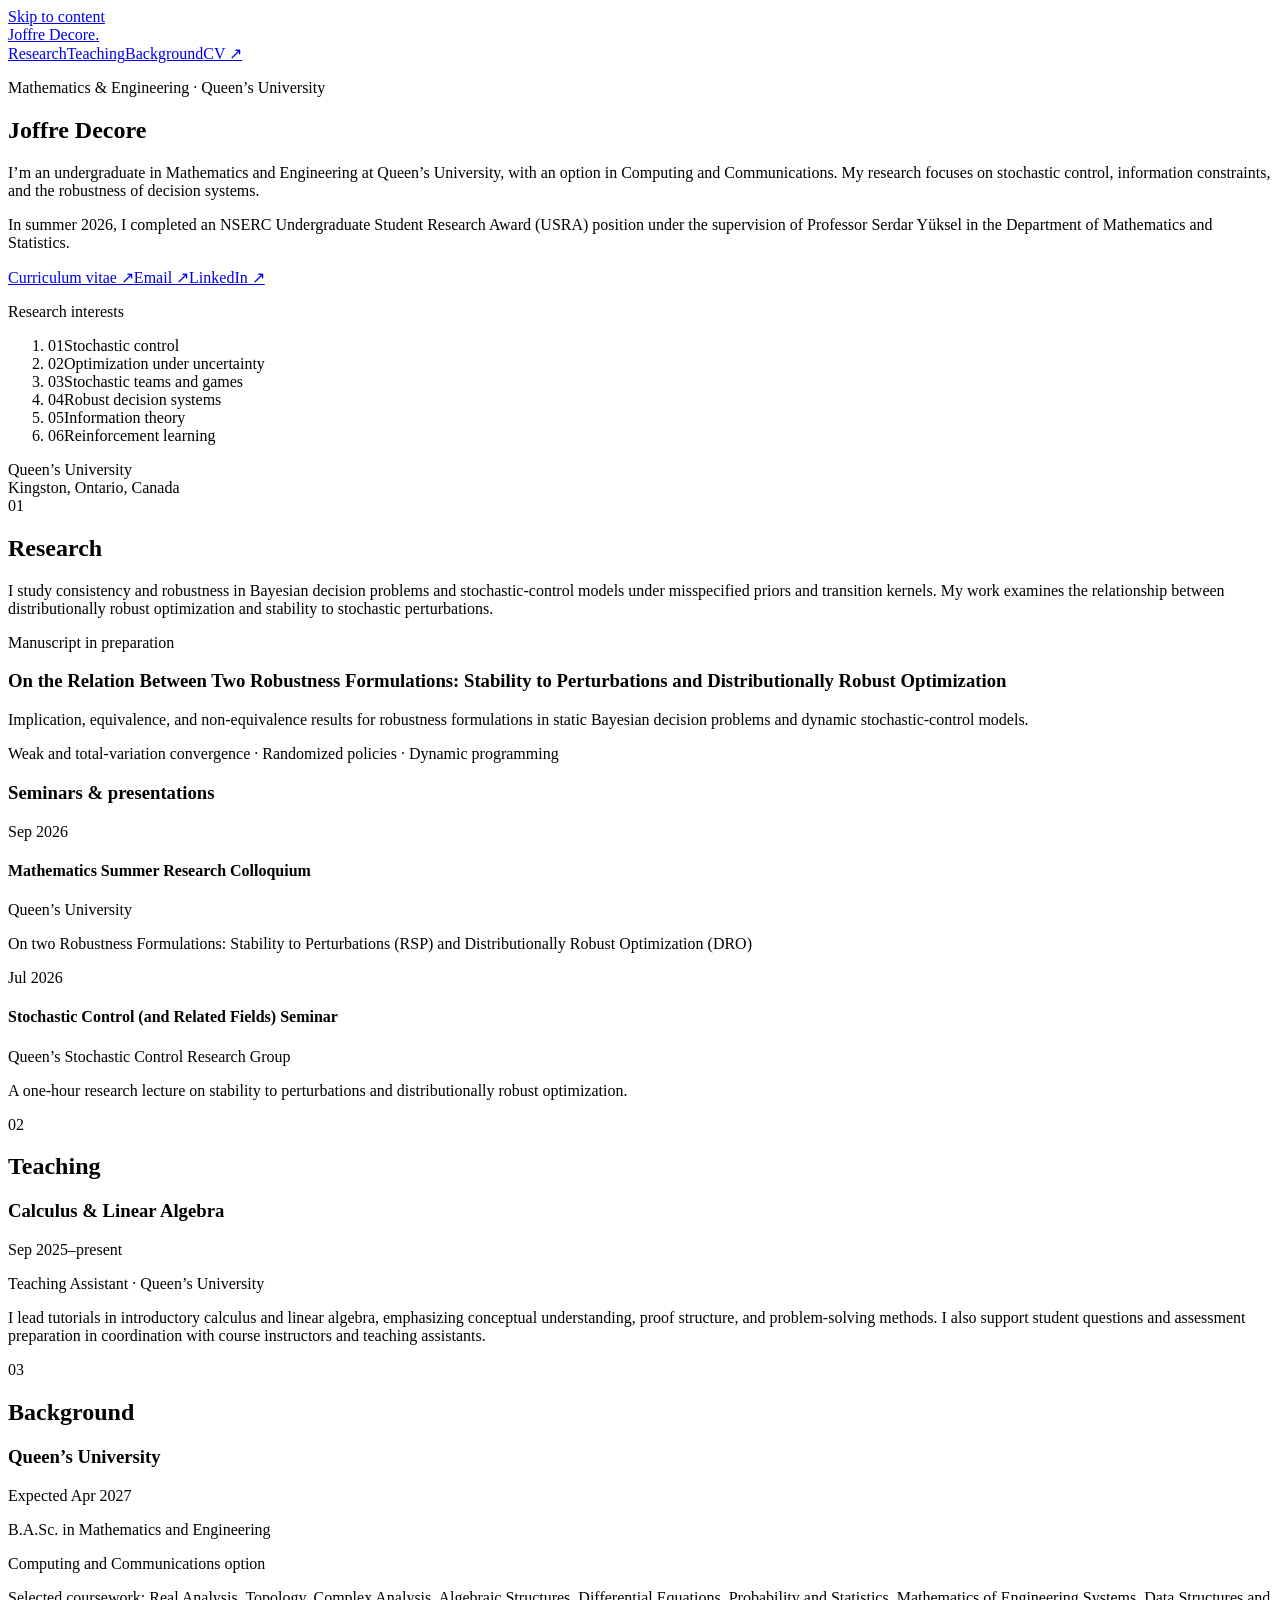
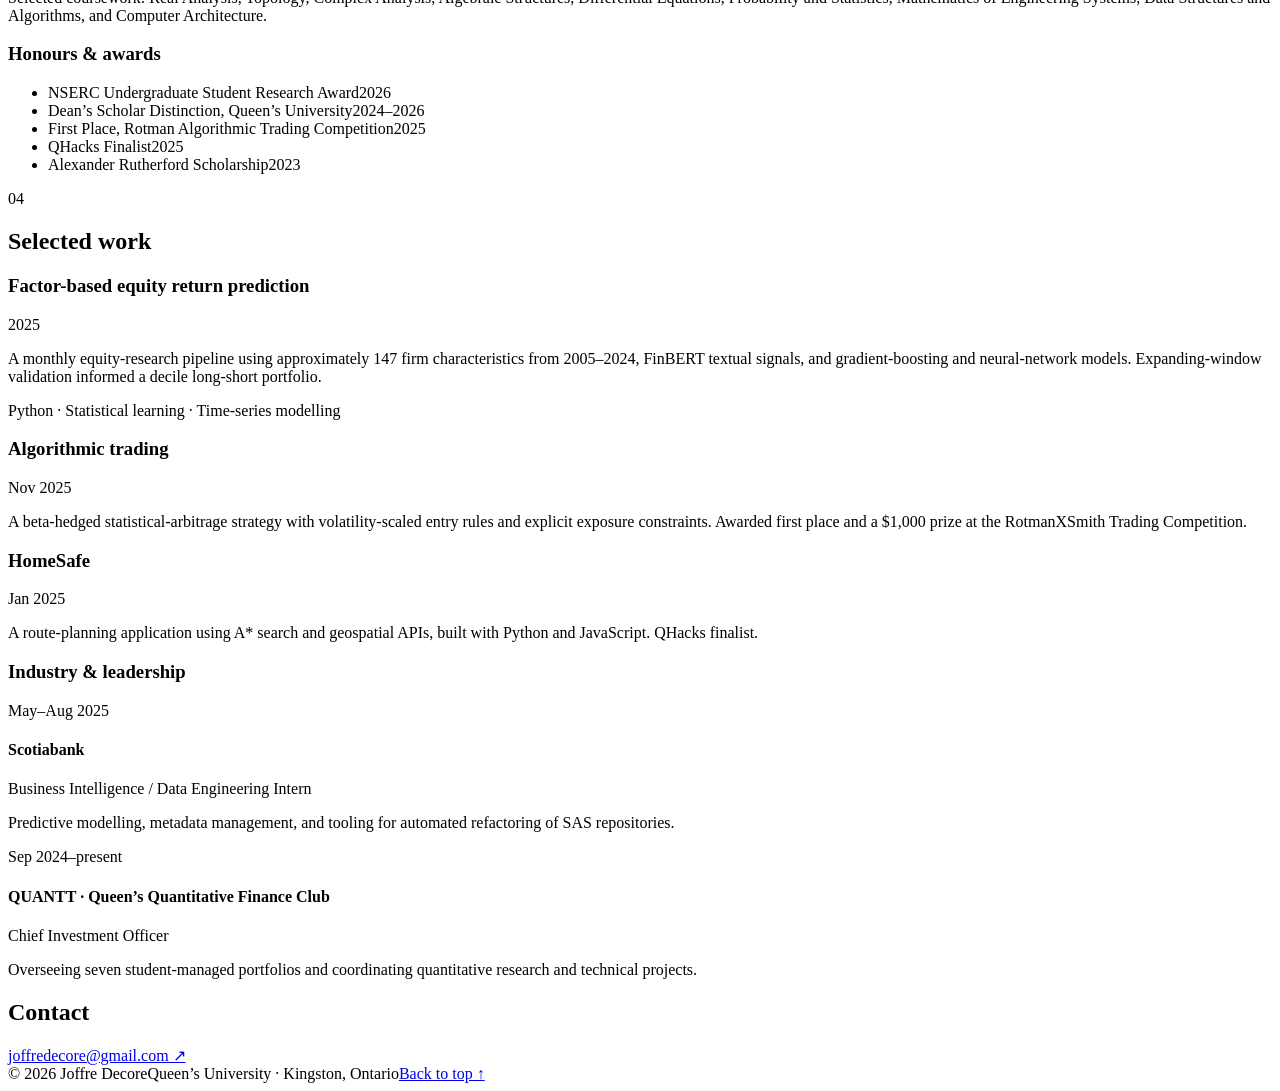
==== index.html @ 3807559b "Add files via upload" ====
<!DOCTYPE html><html lang="en"><head><meta charSet="utf-8"/><meta name="viewport" content="width=device-width, initial-scale=1"/><link rel="stylesheet" href="/_next/static/css/index.TXfGTVkU.css" data-rsc-css-href="/_next/static/css/index.TXfGTVkU.css" data-precedence="vite-rsc/importer-resources"/><link rel="modulepreload" fetchPriority="low" href="/_next/static/chunks/index-D4FEsPe_.js"/><script src="/_next/static/chunks/rolldown-runtime-C60lm6uB.js" type="module" async=""></script><script src="/_next/static/chunks/framework-D_rUT4EX.js" type="module" async=""></script><link rel="modulepreload" href="/_next/static/chunks/layout-segment-context-Cy4LADwq.js" crossorigin=""/><title>Joffre Decore | Mathematics &amp; Engineering</title><meta name="description" content="Joffre Decore is a Mathematics and Engineering undergraduate at Queen’s University researching stochastic control, decision-making under uncertainty, and robustness."/><script>Object.assign(((self[Symbol.for("vinext.navigationRuntime")]??={bootstrap:{routeManifest:null},functions:{}}).bootstrap.rsc??={rsc:[]}),{params:{},nav:{"pathname":"/","searchParams":[]}})</script><link rel="modulepreload" href="/_next/static/chunks/index-D4FEsPe_.js" />
</head><body><a class="skip-link" href="#main">Skip to content</a><header class="site-header"><a class="wordmark" href="#">Joffre Decore<span>.</span></a><nav aria-label="Main navigation"><a href="#research">Research</a><a href="#teaching">Teaching</a><a href="#background">Background</a><a href="./cv.html">CV ↗</a></nav></header><main id="main"><section class="intro" aria-labelledby="name"><div><p class="eyebrow">Mathematics &amp; Engineering · Queen’s University</p><h1 id="name">Joffre Decore</h1><p class="bio">I’m an undergraduate in Mathematics and Engineering at Queen’s University, with an option in Computing and Communications. My research focuses on stochastic control, information constraints, and the robustness of decision systems.</p><p class="bio">In summer 2026, I completed an NSERC Undergraduate Student Research Award (USRA) position under the supervision of Professor Serdar Yüksel in the Department of Mathematics and Statistics.</p><div class="contact-links"><a class="primary-link" href="./cv.html">Curriculum vitae ↗</a><a href="mailto:joffredecore@gmail.com">Email ↗</a><a href="https://www.linkedin.com/in/joffre-decore-0178b2297/">LinkedIn ↗</a></div></div><aside class="research-note"><p class="eyebrow">Research interests</p><ol><li><span class="interest-number">0<!-- -->1</span>Stochastic control</li><li><span class="interest-number">0<!-- -->2</span>Optimization under uncertainty</li><li><span class="interest-number">0<!-- -->3</span>Stochastic teams and games</li><li><span class="interest-number">0<!-- -->4</span>Robust decision systems</li><li><span class="interest-number">0<!-- -->5</span>Information theory</li><li><span class="interest-number">0<!-- -->6</span>Reinforcement learning</li></ol><div class="note-footer">Queen’s University<br/>Kingston, Ontario, Canada</div></aside></section><section id="research" class="section"><div class="section-title"><span class="section-number">01</span><h2>Research</h2></div><div class="section-content"><p>I study consistency and robustness in Bayesian decision problems and stochastic-control models under misspecified priors and transition kernels. My work examines the relationship between distributionally robust optimization and stability to stochastic perturbations.</p><article class="paper"><p class="eyebrow">Manuscript in preparation</p><h3>On the Relation Between Two Robustness Formulations: Stability to Perturbations and Distributionally Robust Optimization</h3><p>Implication, equivalence, and non-equivalence results for robustness formulations in static Bayesian decision problems and dynamic stochastic-control models.</p><p class="paper-methods">Weak and total-variation convergence · Randomized policies · Dynamic programming</p></article><h3 class="minor-title">Seminars &amp; presentations</h3><div class="dated-row"><time>Sep 2026</time><div><h4>Mathematics Summer Research Colloquium</h4><p>Queen’s University</p><p class="muted">On two Robustness Formulations: Stability to Perturbations (RSP) and Distributionally Robust Optimization (DRO)</p></div></div><div class="dated-row"><time>Jul 2026</time><div><h4>Stochastic Control (and Related Fields) Seminar</h4><p>Queen’s Stochastic Control Research Group</p><p class="muted">A one-hour research lecture on stability to perturbations and distributionally robust optimization.</p></div></div></div></section><section id="teaching" class="section"><div class="section-title"><span class="section-number">02</span><h2>Teaching</h2></div><div class="section-content"><div class="entry-heading"><h3>Calculus &amp; Linear Algebra</h3><span class="date">Sep 2025–present</span></div><p class="affiliation">Teaching Assistant · Queen’s University</p><p>I lead tutorials in introductory calculus and linear algebra, emphasizing conceptual understanding, proof structure, and problem-solving methods. I also support student questions and assessment preparation in coordination with course instructors and teaching assistants.</p></div></section><section id="background" class="section"><div class="section-title"><span class="section-number">03</span><h2>Background</h2></div><div class="section-content"><div class="entry-heading"><h3>Queen’s University</h3><span class="date">Expected Apr 2027</span></div><p class="affiliation">B.A.Sc. in Mathematics and Engineering</p><p>Computing and Communications option</p><p class="muted">Selected coursework: Real Analysis, Topology, Complex Analysis, Algebraic Structures, Differential Equations, Probability and Statistics, Mathematics of Engineering Systems, Data Structures and Algorithms, and Computer Architecture.</p><h3 class="minor-title">Honours &amp; awards</h3><ul class="awards"><li><span>NSERC Undergraduate Student Research Award</span><span>2026</span></li><li><span>Dean’s Scholar Distinction, Queen’s University</span><span>2024–2026</span></li><li><span>First Place, Rotman Algorithmic Trading Competition</span><span>2025</span></li><li><span>QHacks Finalist</span><span>2025</span></li><li><span>Alexander Rutherford Scholarship</span><span>2023</span></li></ul></div></section><section id="projects" class="section"><div class="section-title"><span class="section-number">04</span><h2>Selected work</h2></div><div class="section-content"><article class="work-entry"><div class="entry-heading"><h3>Factor-based equity return prediction</h3><span class="date">2025</span></div><p>A monthly equity-research pipeline using approximately 147 firm characteristics from 2005–2024, FinBERT textual signals, and gradient-boosting and neural-network models. Expanding-window validation informed a decile long-short portfolio.</p><p class="small-detail">Python · Statistical learning · Time-series modelling</p></article><article class="work-entry"><div class="entry-heading"><h3>Algorithmic trading</h3><span class="date">Nov 2025</span></div><p>A beta-hedged statistical-arbitrage strategy with volatility-scaled entry rules and explicit exposure constraints. Awarded first place and a $1,000 prize at the RotmanXSmith Trading Competition.</p></article><article class="work-entry"><div class="entry-heading"><h3>HomeSafe</h3><span class="date">Jan 2025</span></div><p>A route-planning application using A* search and geospatial APIs, built with Python and JavaScript. QHacks finalist.</p></article><h3 class="minor-title">Industry &amp; leadership</h3><div class="dated-row"><span class="date">May–Aug 2025</span><div><h4>Scotiabank</h4><p>Business Intelligence / Data Engineering Intern</p><p class="muted">Predictive modelling, metadata management, and tooling for automated refactoring of SAS repositories.</p></div></div><div class="dated-row"><span class="date">Sep 2024–present</span><div><h4>QUANTT · Queen’s Quantitative Finance Club</h4><p>Chief Investment Officer</p><p class="muted">Overseeing seven student-managed portfolios and coordinating quantitative research and technical projects.</p></div></div></div></section><section class="contact-section"><h2>Contact</h2><a href="mailto:joffredecore@gmail.com">joffredecore@gmail.com ↗</a></section></main><footer><span>© 2026 Joffre Decore</span><span>Queen’s University · Kingston, Ontario</span><a href="#">Back to top ↑</a></footer><script type="module" src="/_next/static/chunks/index-D4FEsPe_.js" id="_R_" async=""></script><script>((self[Symbol.for("vinext.navigationRuntime")]??={bootstrap:{routeManifest:null},functions:{}}).bootstrap.rsc??={rsc:[]}).rsc.push("0:{\"page:/\":\"$L1\",\"layout:/\":\"$L2\",\"route:/\":\"$L3\",\"__route\":\"route:/\",\"__interceptionContext\":null,\"__layoutIds\":[\"layout:/\"],\"__rootLayout\":\"/\",\"__bfcacheSegmentIdentities\":{\"layout:/\":\"[\\\"layout\\\",\\\"layout:/\\\",\\\"root-boundary:/\\\",\\\"\\\"]\",\"page:/\":\"[\\\"page\\\",\\\"page:/\\\",\\\"root-boundary:/\\\",\\\"\\\"]\"},\"__srcPage\":[\"page\"],\"__layoutFlags\":{\"layout:/\":\"s\"},\"__artifactCompatibility\":{\"schemaVersion\":1,\"graphVersion\":\"app-route-graph:1177fd80f83fa7b0\",\"deploymentVersion\":\"d19c9c56-1ce3-4798-988a-54e54a08a926\",\"appElementsSchemaVersion\":1,\"rscPayloadSchemaVersion\":1,\"rootBoundaryId\":\"/\",\"renderEpoch\":null}}\n")</script><script>((self[Symbol.for("vinext.navigationRuntime")]??={bootstrap:{routeManifest:null},functions:{}}).bootstrap.rsc??={rsc:[]}).rsc.push("4:I[\"8c0f216c4604\",[],\"Children\",1]\n")</script><script>((self[Symbol.for("vinext.navigationRuntime")]??={bootstrap:{routeManifest:null},functions:{}}).bootstrap.rsc??={rsc:[]}).rsc.push("5:I[\"593f344dc510\",[],\"GlobalErrorBoundary\",1]\n")</script><script>((self[Symbol.for("vinext.navigationRuntime")]??={bootstrap:{routeManifest:null},functions:{}}).bootstrap.rsc??={rsc:[]}).rsc.push("6:I[\"0b874ad30386\",[],\"default\",1]\n")</script><script>((self[Symbol.for("vinext.navigationRuntime")]??={bootstrap:{routeManifest:null},functions:{}}).bootstrap.rsc??={rsc:[]}).rsc.push("7:I[\"593f344dc510\",[],\"ErrorBoundary\",1]\n")</script><script>((self[Symbol.for("vinext.navigationRuntime")]??={bootstrap:{routeManifest:null},functions:{}}).bootstrap.rsc??={rsc:[]}).rsc.push("8:I[\"15c18cfaeeff\",[],\"LayoutSegmentProvider\",1]\n")</script><script>((self[Symbol.for("vinext.navigationRuntime")]??={bootstrap:{routeManifest:null},functions:{}}).bootstrap.rsc??={rsc:[]}).rsc.push("9:I[\"8c0f216c4604\",[],\"Slot\",1]\n")</script><script>((self[Symbol.for("vinext.navigationRuntime")]??={bootstrap:{routeManifest:null},functions:{}}).bootstrap.rsc??={rsc:[]}).rsc.push("a:I[\"593f344dc510\",[],\"NotFoundBoundary\",1]\n")</script><script>((self[Symbol.for("vinext.navigationRuntime")]??={bootstrap:{routeManifest:null},functions:{}}).bootstrap.rsc??={rsc:[]}).rsc.push("b:I[\"9276801271d6\",[],\"AppRouterScrollTarget\",1]\n")</script><script>((self[Symbol.for("vinext.navigationRuntime")]??={bootstrap:{routeManifest:null},functions:{}}).bootstrap.rsc??={rsc:[]}).rsc.push("c:I[\"593f344dc510\",[],\"RedirectBoundary\",1]\n")</script><script>((self[Symbol.for("vinext.navigationRuntime")]??={bootstrap:{routeManifest:null},functions:{}}).bootstrap.rsc??={rsc:[]}).rsc.push(":HL[\"/_next/static/css/index.TXfGTVkU.css\",\"style\"     ]\n")</script><script>((self[Symbol.for("vinext.navigationRuntime")]??={bootstrap:{routeManifest:null},functions:{}}).bootstrap.rsc??={rsc:[]}).rsc.push("2:[[[\"$\",\"link\",\"css:/_next/static/css/index.TXfGTVkU.css\",{\"rel\":\"stylesheet\",\"precedence\":\"vite-rsc/importer-resources\",\"href\":\"/_next/static/css/index.TXfGTVkU.css\",\"data-rsc-css-href\":\"/_next/static/css/index.TXfGTVkU.css\"}],\"$undefined\"],[\"$\",\"html\",null,{\"lang\":\"en\",\"children\":[\"$\",\"body\",null,{\"children\":[\"$\",\"$L4\",null,{}]}]}]]\n")</script><script>((self[Symbol.for("vinext.navigationRuntime")]??={bootstrap:{routeManifest:null},functions:{}}).bootstrap.rsc??={rsc:[]}).rsc.push("3:[[[\"$\",\"meta\",null,{\"charSet\":\"utf-8\"}],[[\"$\",\"title\",\"0\",{\"children\":\"Joffre Decore | Mathematics \u0026 Engineering\"}],[\"$\",\"meta\",\"1\",{\"name\":\"description\",\"content\":\"Joffre Decore is a Mathematics and Engineering undergraduate at Queen’s University researching stochastic control, decision-making under uncertainty, and robustness.\"}]],[[\"$\",\"meta\",\"0\",{\"name\":\"viewport\",\"content\":\"width=device-width, initial-scale=1\"}]]],[\"$\",\"$L5\",null,{\"fallback\":\"$6\",\"children\":[\"$\",\"$L7\",null,{\"fallback\":\"$6\",\"children\":[\"$\",\"$L8\",null,{\"providerId\":\"layout:/\",\"segmentMap\":{\"children\":[]},\"children\":[\"$\",\"$L9\",null,{\"id\":\"layout:/\",\"parallelSlots\":\"$undefined\",\"children\":[\"$\",\"$La\",null,{\"resetKey\":\"\",\"fallback\":[[\"$\",\"title\",null,{\"children\":\"404: This page could not be found.\"}],[\"$\",\"div\",null,{\"style\":{\"fontFamily\":\"system-ui,\\\"Segoe UI\\\",Roboto,Helvetica,Arial,sans-serif,\\\"Apple Color Emoji\\\",\\\"Segoe UI Emoji\\\"\",\"height\":\"100vh\",\"textAlign\":\"center\",\"display\":\"flex\",\"flexDirection\":\"column\",\"alignItems\":\"center\",\"justifyContent\":\"center\"},\"children\":[\"$\",\"div\",null,{\"children\":[[\"$\",\"style\",null,{\"dangerouslySetInnerHTML\":{\"__html\":\"body{color:#000;background:#fff;margin:0}.next-error-h1{border-right:1px solid rgba(0,0,0,.3)}@media (prefers-color-scheme:dark){body{color:#fff;background:#000}.next-error-h1{border-right:1px solid rgba(255,255,255,.3)}}\"}}],[\"$\",\"h1\",null,{\"className\":\"next-error-h1\",\"style\":{\"display\":\"inline-block\",\"margin\":\"0 20px 0 0\",\"padding\":\"0 23px 0 0\",\"fontSize\":24,\"fontWeight\":500,\"verticalAlign\":\"top\",\"lineHeight\":\"49px\"},\"children\":404}],[\"$\",\"div\",null,{\"style\":{\"display\":\"inline-block\"},\"children\":[\"$\",\"h2\",null,{\"style\":{\"fontSize\":14,\"fontWeight\":400,\"lineHeight\":\"49px\",\"margin\":0},\"children\":\"This page could not be found.\"}]}]]}]}]],\"children\":[\"$\",\"$Lb\",null,{\"children\":[\"$\",\"$Lc\",null,{\"children\":[[\"$\",\"$L8\",null,{\"providerId\":\"page:/\",\"segmentMap\":{\"children\":[\"__PAGE__\"]},\"children\":[\"$\",\"$L9\",null,{\"id\":\"page:/\"}]}],null]}]}]}]}]}]}]}],null,null]\n")</script><script>((self[Symbol.for("vinext.navigationRuntime")]??={bootstrap:{routeManifest:null},functions:{}}).bootstrap.rsc??={rsc:[]}).rsc.push("1:[[\"$\",\"a\",null,{\"className\":\"skip-link\",\"href\":\"#main\",\"children\":\"Skip to content\"}],[\"$\",\"header\",null,{\"className\":\"site-header\",\"children\":[[\"$\",\"a\",null,{\"className\":\"wordmark\",\"href\":\"#\",\"children\":[\"Joffre Decore\",[\"$\",\"span\",null,{\"children\":\".\"}]]}],[\"$\",\"nav\",null,{\"aria-label\":\"Main navigation\",\"children\":[[\"$\",\"a\",null,{\"href\":\"#research\",\"children\":\"Research\"}],[\"$\",\"a\",null,{\"href\":\"#teaching\",\"children\":\"Teaching\"}],[\"$\",\"a\",null,{\"href\":\"#background\",\"children\":\"Background\"}],[\"$\",\"a\",null,{\"href\":\"./cv.html\",\"children\":\"CV ↗\"}]]}]]}],[\"$\",\"main\",null,{\"id\":\"main\",\"children\":[[\"$\",\"section\",null,{\"className\":\"intro\",\"aria-labelledby\":\"name\",\"children\":[[\"$\",\"div\",null,{\"children\":[[\"$\",\"p\",null,{\"className\":\"eyebrow\",\"children\":\"Mathematics \u0026 Engineering · Queen’s University\"}],[\"$\",\"h1\",null,{\"id\":\"name\",\"children\":\"Joffre Decore\"}],[\"$\",\"p\",null,{\"className\":\"bio\",\"children\":\"I’m an undergraduate in Mathematics and Engineering at Queen’s University, with an option in Computing and Communications. My research focuses on stochastic control, information constraints, and the robustness of decision systems.\"}],[\"$\",\"p\",null,{\"className\":\"bio\",\"children\":\"In summer 2026, I completed an NSERC Undergraduate Student Research Award (USRA) position under the supervision of Professor Serdar Yüksel in the Department of Mathematics and Statistics.\"}],[\"$\",\"div\",null,{\"className\":\"contact-links\",\"children\":[[\"$\",\"a\",null,{\"className\":\"primary-link\",\"href\":\"./cv.html\",\"children\":\"Curriculum vitae ↗\"}],[\"$\",\"a\",null,{\"href\":\"mailto:joffredecore@gmail.com\",\"children\":\"Email ↗\"}],[\"$\",\"a\",null,{\"href\":\"https://www.linkedin.com/in/joffre-decore-0178b2297/\",\"children\":\"LinkedIn ↗\"}]]}]]}],[\"$\",\"aside\",null,{\"className\":\"research-note\",\"children\":[[\"$\",\"p\",null,{\"className\":\"eyebrow\",\"children\":\"Research interests\"}],[\"$\",\"ol\",null,{\"children\":[[\"$\",\"li\",\"Stochastic control\",{\"children\":[[\"$\",\"span\",null,{\"className\":\"interest-number\",\"children\":[\"0\",1]}],\"Stochastic control\"]}],[\"$\",\"li\",\"Optimization under uncertainty\",{\"children\":[[\"$\",\"span\",null,{\"className\":\"interest-number\",\"children\":[\"0\",2]}],\"Optimization under uncertainty\"]}],[\"$\",\"li\",\"Stochastic teams and games\",{\"children\":[[\"$\",\"span\",null,{\"className\":\"interest-number\",\"children\":[\"0\",3]}],\"Stochastic teams and games\"]}],[\"$\",\"li\",\"Robust decision systems\",{\"children\":[[\"$\",\"span\",null,{\"className\":\"interest-number\",\"children\":[\"0\",4]}],\"Robust decision systems\"]}],[\"$\",\"li\",\"Information theory\",{\"children\":[[\"$\",\"span\",null,{\"className\":\"interest-number\",\"children\":[\"0\",5]}],\"Information theory\"]}],[\"$\",\"li\",\"Reinforcement learning\",{\"children\":[[\"$\",\"span\",null,{\"className\":\"interest-number\",\"children\":[\"0\",6]}],\"Reinforcement learning\"]}]]}],[\"$\",\"div\",null,{\"className\":\"note-footer\",\"children\":[\"Queen’s University\",[\"$\",\"br\",null,{}],\"Kingston, Ontario, Canada\"]}]]}]]}],[\"$\",\"section\",null,{\"id\":\"research\",\"className\":\"section\",\"children\":[[\"$\",\"div\",null,{\"className\":\"section-title\",\"children\":[[\"$\",\"span\",null,{\"className\":\"section-number\",\"children\":\"01\"}],[\"$\",\"h2\",null,{\"children\":\"Research\"}]]}],[\"$\",\"div\",null,{\"className\":\"section-content\",\"children\":[[\"$\",\"p\",null,{\"children\":\"I study consistency and robustness in Bayesian decision problems and stochastic-control models under misspecified priors and transition kernels. My work examines the relationship between distributionally robust optimization and stability to stochastic perturbations.\"}],[\"$\",\"article\",null,{\"className\":\"paper\",\"children\":[[\"$\",\"p\",null,{\"className\":\"eyebrow\",\"children\":\"Manuscript in preparation\"}],[\"$\",\"h3\",null,{\"children\":\"On the Relation Between Two Robustness Formulations: Stability to Perturbations and Distributionally Robust Optimization\"}],[\"$\",\"p\",null,{\"children\":\"Implication, equivalence, and non-equivalence results for robustness formulations in static Bayesian decision problems and dynamic stochastic-control models.\"}],[\"$\",\"p\",null,{\"className\":\"paper-methods\",\"children\":\"Weak and total-variation convergence · Randomized policies · Dynamic programming\"}]]}],[\"$\",\"h3\",null,{\"className\":\"minor-title\",\"children\":\"Seminars \u0026 presentations\"}],[\"$\",\"div\",null,{\"className\":\"dated-row\",\"children\":[[\"$\",\"time\",null,{\"children\":\"Sep 2026\"}],[\"$\",\"div\",null,{\"children\":[[\"$\",\"h4\",null,{\"children\":\"Mathematics Summer Research Colloquium\"}],\"$Ld\",\"$Le\"]}]]}],\"$Lf\"]}]]}],\"$L10\",\"$L11\",\"$L12\",\"$L13\"]}],\"$L14\"]\n")</script><script>((self[Symbol.for("vinext.navigationRuntime")]??={bootstrap:{routeManifest:null},functions:{}}).bootstrap.rsc??={rsc:[]}).rsc.push("d:[\"$\",\"p\",null,{\"children\":\"Queen’s University\"}]\n")</script><script>((self[Symbol.for("vinext.navigationRuntime")]??={bootstrap:{routeManifest:null},functions:{}}).bootstrap.rsc??={rsc:[]}).rsc.push("e:[\"$\",\"p\",null,{\"className\":\"muted\",\"children\":\"On two Robustness Formulations: Stability to Perturbations (RSP) and Distributionally Robust Optimization (DRO)\"}]\n")</script><script>((self[Symbol.for("vinext.navigationRuntime")]??={bootstrap:{routeManifest:null},functions:{}}).bootstrap.rsc??={rsc:[]}).rsc.push("f:[\"$\",\"div\",null,{\"className\":\"dated-row\",\"children\":[[\"$\",\"time\",null,{\"children\":\"Jul 2026\"}],[\"$\",\"div\",null,{\"children\":[[\"$\",\"h4\",null,{\"children\":\"Stochastic Control (and Related Fields) Seminar\"}],[\"$\",\"p\",null,{\"children\":\"Queen’s Stochastic Control Research Group\"}],[\"$\",\"p\",null,{\"className\":\"muted\",\"children\":\"A one-hour research lecture on stability to perturbations and distributionally robust optimization.\"}]]}]]}]\n")</script><script>((self[Symbol.for("vinext.navigationRuntime")]??={bootstrap:{routeManifest:null},functions:{}}).bootstrap.rsc??={rsc:[]}).rsc.push("10:[\"$\",\"section\",null,{\"id\":\"teaching\",\"className\":\"section\",\"children\":[[\"$\",\"div\",null,{\"className\":\"section-title\",\"children\":[[\"$\",\"span\",null,{\"className\":\"section-number\",\"children\":\"02\"}],[\"$\",\"h2\",null,{\"children\":\"Teaching\"}]]}],[\"$\",\"div\",null,{\"className\":\"section-content\",\"children\":[[\"$\",\"div\",null,{\"className\":\"entry-heading\",\"children\":[[\"$\",\"h3\",null,{\"children\":\"Calculus \u0026 Linear Algebra\"}],[\"$\",\"span\",null,{\"className\":\"date\",\"children\":\"Sep 2025–present\"}]]}],[\"$\",\"p\",null,{\"className\":\"affiliation\",\"children\":\"Teaching Assistant · Queen’s University\"}],[\"$\",\"p\",null,{\"children\":\"I lead tutorials in introductory calculus and linear algebra, emphasizing conceptual understanding, proof structure, and problem-solving methods. I also support student questions and assessment preparation in coordination with course instructors and teaching assistants.\"}]]}]]}]\n")</script><script>((self[Symbol.for("vinext.navigationRuntime")]??={bootstrap:{routeManifest:null},functions:{}}).bootstrap.rsc??={rsc:[]}).rsc.push("11:[\"$\",\"section\",null,{\"id\":\"background\",\"className\":\"section\",\"children\":[[\"$\",\"div\",null,{\"className\":\"section-title\",\"children\":[[\"$\",\"span\",null,{\"className\":\"section-number\",\"children\":\"03\"}],[\"$\",\"h2\",null,{\"children\":\"Background\"}]]}],[\"$\",\"div\",null,{\"className\":\"section-content\",\"children\":[[\"$\",\"div\",null,{\"className\":\"entry-heading\",\"children\":[[\"$\",\"h3\",null,{\"children\":\"Queen’s University\"}],[\"$\",\"span\",null,{\"className\":\"date\",\"children\":\"Expected Apr 2027\"}]]}],[\"$\",\"p\",null,{\"className\":\"affiliation\",\"children\":\"B.A.Sc. in Mathematics and Engineering\"}],[\"$\",\"p\",null,{\"children\":\"Computing and Communications option\"}],[\"$\",\"p\",null,{\"className\":\"muted\",\"children\":\"Selected coursework: Real Analysis, Topology, Complex Analysis, Algebraic Structures, Differential Equations, Probability and Statistics, Mathematics of Engineering Systems, Data Structures and Algorithms, and Computer Architecture.\"}],[\"$\",\"h3\",null,{\"className\":\"minor-title\",\"children\":\"Honours \u0026 awards\"}],[\"$\",\"ul\",null,{\"className\":\"awards\",\"children\":[[\"$\",\"li\",null,{\"children\":[[\"$\",\"span\",null,{\"children\":\"NSERC Undergraduate Student Research Award\"}],[\"$\",\"span\",null,{\"children\":\"2026\"}]]}],[\"$\",\"li\",null,{\"children\":[[\"$\",\"span\",null,{\"children\":\"Dean’s Scholar Distinction, Queen’s University\"}],[\"$\",\"span\",null,{\"children\":\"2024–2026\"}]]}],[\"$\",\"li\",null,{\"children\":[[\"$\",\"span\",null,{\"children\":\"First Place, Rotman Algorithmic Trading Competition\"}],[\"$\",\"span\",null,{\"children\":\"2025\"}]]}],[\"$\",\"li\",null,{\"children\":[[\"$\",\"span\",null,{\"children\":\"QHacks Finalist\"}],[\"$\",\"span\",null,{\"children\":\"2025\"}]]}],[\"$\",\"li\",null,{\"children\":[[\"$\",\"span\",null,{\"children\":\"Alexander Rutherford Scholarship\"}],[\"$\",\"span\",null,{\"children\":\"2023\"}]]}]]}]]}]]}]\n")</script><script>((self[Symbol.for("vinext.navigationRuntime")]??={bootstrap:{routeManifest:null},functions:{}}).bootstrap.rsc??={rsc:[]}).rsc.push("12:[\"$\",\"section\",null,{\"id\":\"projects\",\"className\":\"section\",\"children\":[[\"$\",\"div\",null,{\"className\":\"section-title\",\"children\":[[\"$\",\"span\",null,{\"className\":\"section-number\",\"children\":\"04\"}],[\"$\",\"h2\",null,{\"children\":\"Selected work\"}]]}],[\"$\",\"div\",null,{\"className\":\"section-content\",\"children\":[[\"$\",\"article\",null,{\"className\":\"work-entry\",\"children\":[[\"$\",\"div\",null,{\"className\":\"entry-heading\",\"children\":[[\"$\",\"h3\",null,{\"children\":\"Factor-based equity return prediction\"}],[\"$\",\"span\",null,{\"className\":\"date\",\"children\":\"2025\"}]]}],[\"$\",\"p\",null,{\"children\":\"A monthly equity-research pipeline using approximately 147 firm characteristics from 2005–2024, FinBERT textual signals, and gradient-boosting and neural-network models. Expanding-window validation informed a decile long-short portfolio.\"}],[\"$\",\"p\",null,{\"className\":\"small-detail\",\"children\":\"Python · Statistical learning · Time-series modelling\"}]]}],[\"$\",\"article\",null,{\"className\":\"work-entry\",\"children\":[[\"$\",\"div\",null,{\"className\":\"entry-heading\",\"children\":[[\"$\",\"h3\",null,{\"children\":\"Algorithmic trading\"}],[\"$\",\"span\",null,{\"className\":\"date\",\"children\":\"Nov 2025\"}]]}],[\"$\",\"p\",null,{\"children\":\"A beta-hedged statistical-arbitrage strategy with volatility-scaled entry rules and explicit exposure constraints. Awarded first place and a $1,000 prize at the RotmanXSmith Trading Competition.\"}]]}],[\"$\",\"article\",null,{\"className\":\"work-entry\",\"children\":[[\"$\",\"div\",null,{\"className\":\"entry-heading\",\"children\":[[\"$\",\"h3\",null,{\"children\":\"HomeSafe\"}],[\"$\",\"span\",null,{\"className\":\"date\",\"children\":\"Jan 2025\"}]]}],[\"$\",\"p\",null,{\"children\":\"A route-planning application using A* search and geospatial APIs, built with Python and JavaScript. QHacks finalist.\"}]]}],[\"$\",\"h3\",null,{\"className\":\"minor-title\",\"children\":\"Industry \u0026 leadership\"}],[\"$\",\"div\",null,{\"className\":\"dated-row\",\"children\":[[\"$\",\"span\",null,{\"className\":\"date\",\"children\":\"May–Aug 2025\"}],[\"$\",\"div\",null,{\"children\":[[\"$\",\"h4\",null,{\"children\":\"Scotiabank\"}],[\"$\",\"p\",null,{\"children\":\"Business Intelligence / Data Engineering Intern\"}],[\"$\",\"p\",null,{\"className\":\"muted\",\"children\":\"Predictive modelling, metadata management, and tooling for automated refactoring of SAS repositories.\"}]]}]]}],[\"$\",\"div\",null,{\"className\":\"dated-row\",\"children\":[[\"$\",\"span\",null,{\"className\":\"date\",\"children\":\"Sep 2024–present\"}],[\"$\",\"div\",null,{\"children\":[[\"$\",\"h4\",null,{\"children\":\"QUANTT · Queen’s Quantitative Finance Club\"}],[\"$\",\"p\",null,{\"children\":\"Chief Investment Officer\"}],[\"$\",\"p\",null,{\"className\":\"muted\",\"children\":\"Overseeing seven student-managed portfolios and coordinating quantitative research and technical projects.\"}]]}]]}]]}]]}]\n")</script><script>((self[Symbol.for("vinext.navigationRuntime")]??={bootstrap:{routeManifest:null},functions:{}}).bootstrap.rsc??={rsc:[]}).rsc.push("13:[\"$\",\"section\",null,{\"className\":\"contact-section\",\"children\":[[\"$\",\"h2\",null,{\"children\":\"Contact\"}],[\"$\",\"a\",null,{\"href\":\"mailto:joffredecore@gmail.com\",\"children\":\"joffredecore@gmail.com ↗\"}]]}]\n")</script><script>((self[Symbol.for("vinext.navigationRuntime")]??={bootstrap:{routeManifest:null},functions:{}}).bootstrap.rsc??={rsc:[]}).rsc.push("14:[\"$\",\"footer\",null,{\"children\":[[\"$\",\"span\",null,{\"children\":\"© 2026 Joffre Decore\"}],[\"$\",\"span\",null,{\"children\":\"Queen’s University · Kingston, Ontario\"}],[\"$\",\"a\",null,{\"href\":\"#\",\"children\":\"Back to top ↑\"}]]}]\n")</script><script>Object.assign(((self[Symbol.for("vinext.navigationRuntime")]??={bootstrap:{routeManifest:null},functions:{}}).bootstrap.rsc??={rsc:[]}),{"initialCacheKind":"static"});((self[Symbol.for("vinext.navigationRuntime")]??={bootstrap:{routeManifest:null},functions:{}}).bootstrap.rsc??={rsc:[]}).done=true</script></body></html>
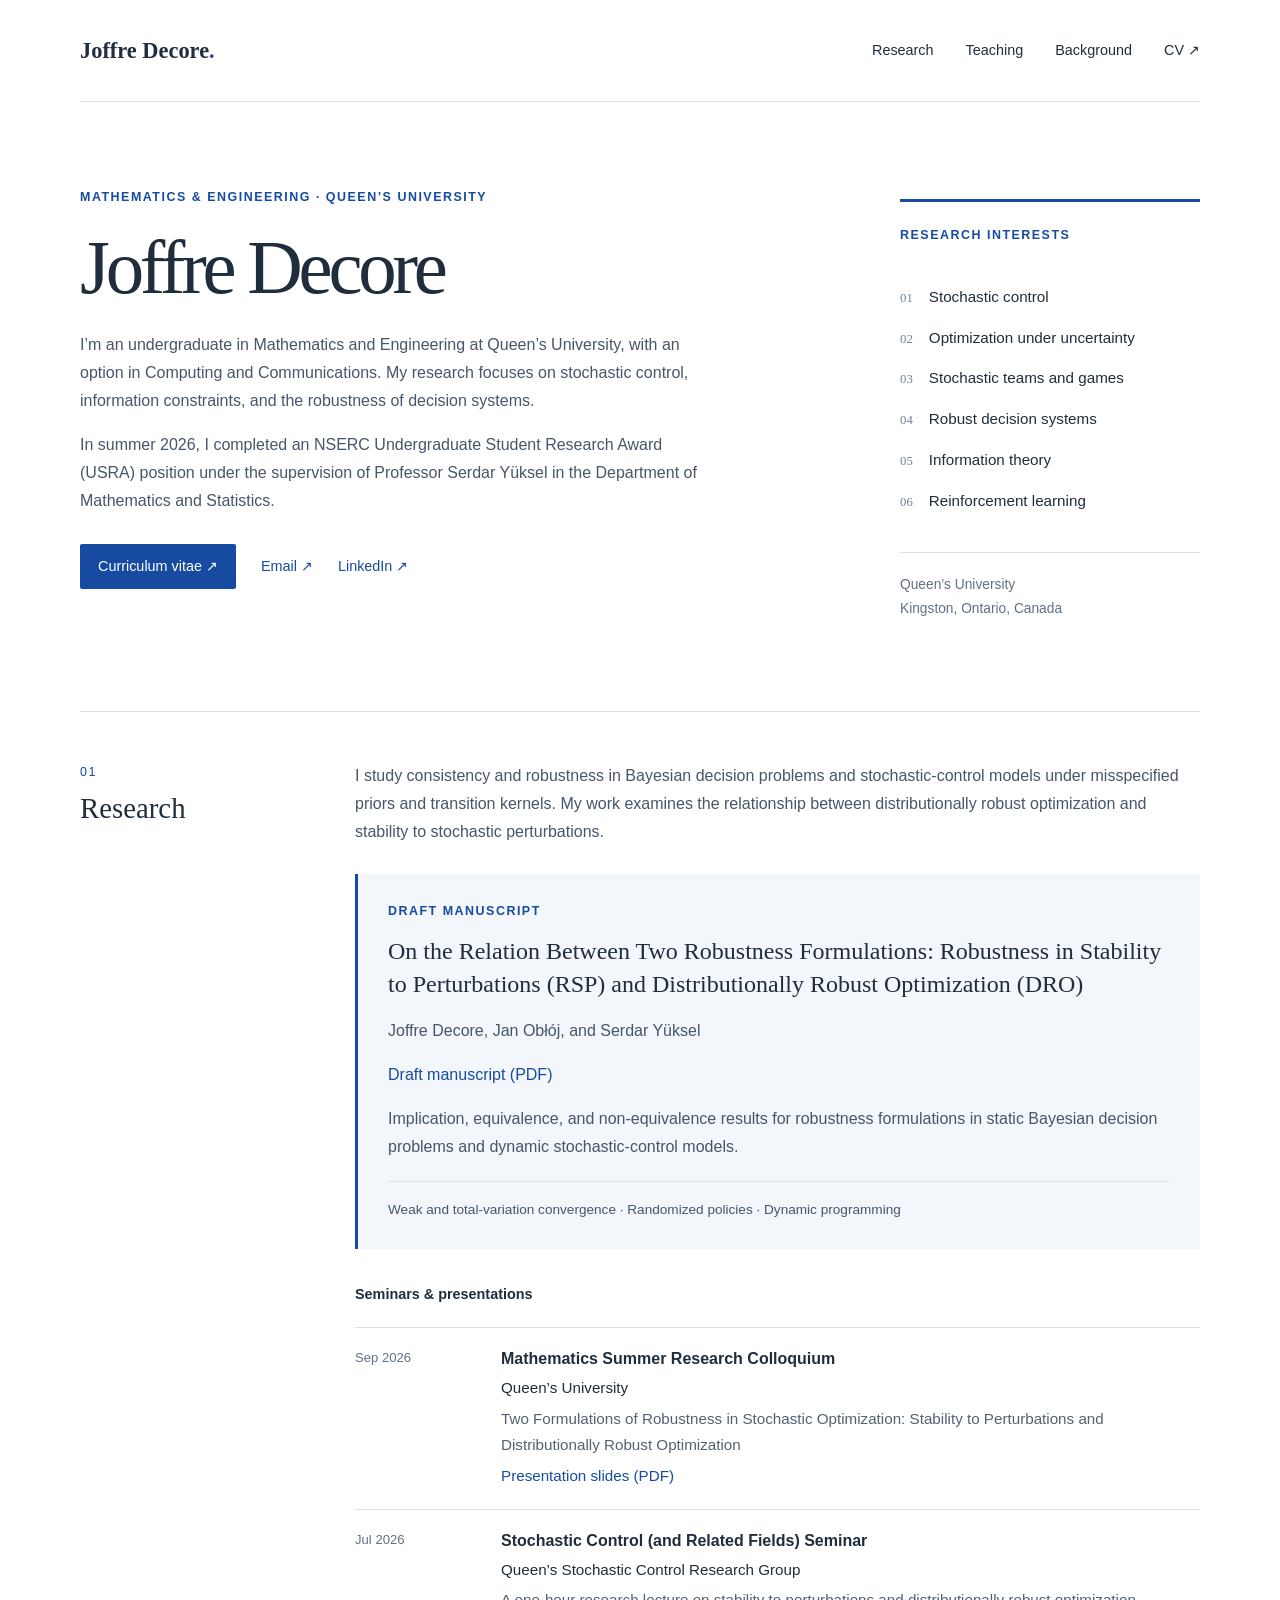
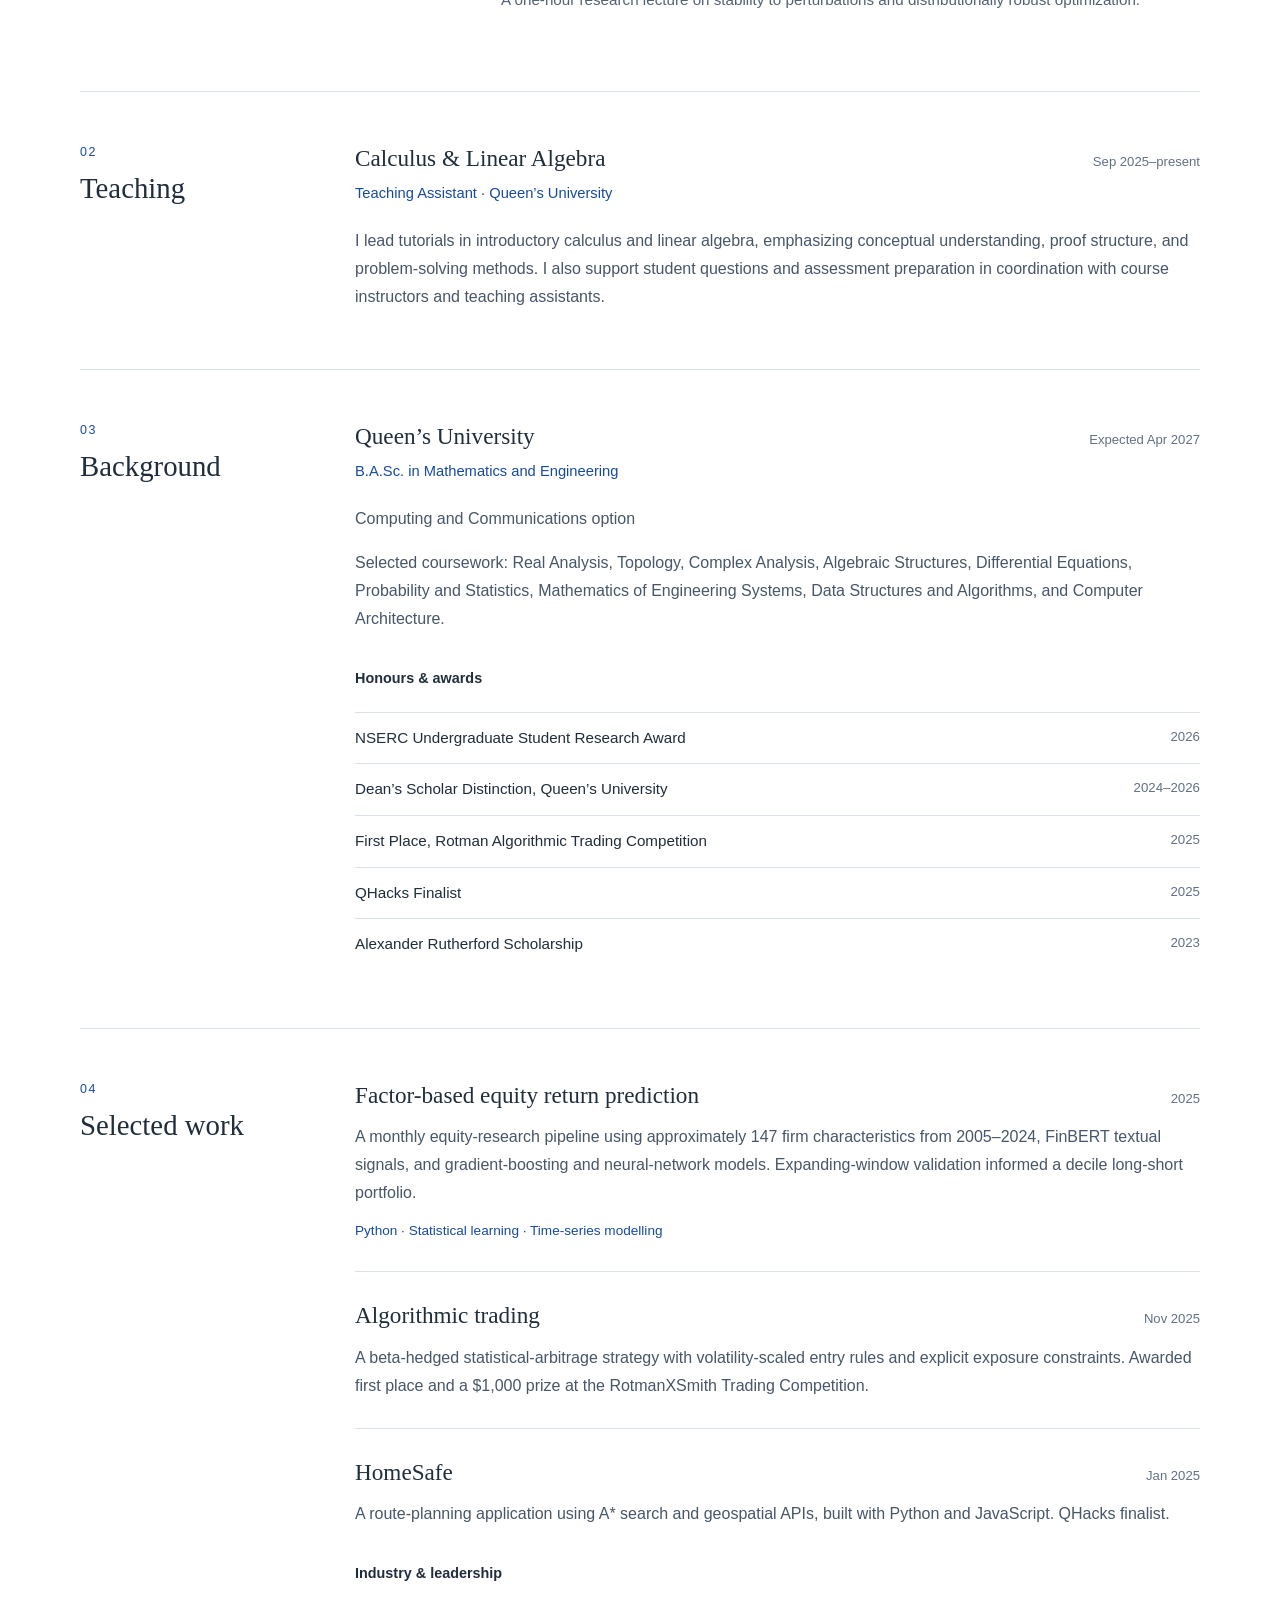
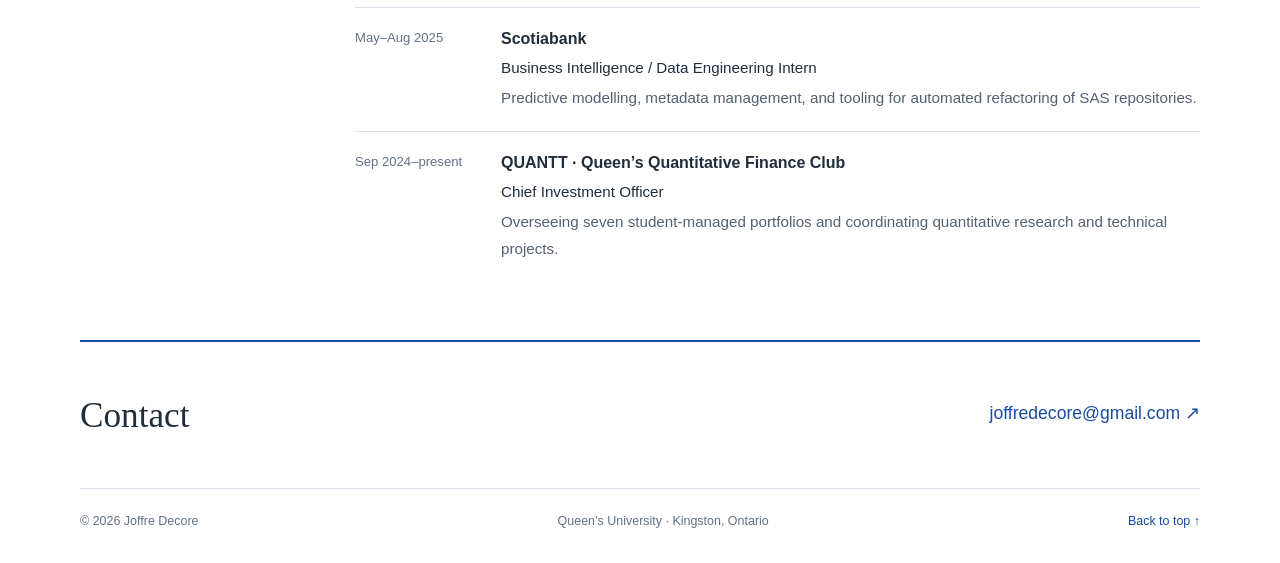
==== commit f96d45f2: "Add files via upload" ====
--- a/index.html
+++ b/index.html
@@ -1,2 +1,2 @@
-<!DOCTYPE html><html lang="en"><head><meta charSet="utf-8"/><meta name="viewport" content="width=device-width, initial-scale=1"/><link rel="stylesheet" href="/_next/static/css/index.TXfGTVkU.css" data-rsc-css-href="/_next/static/css/index.TXfGTVkU.css" data-precedence="vite-rsc/importer-resources"/><link rel="modulepreload" fetchPriority="low" href="/_next/static/chunks/index-D4FEsPe_.js"/><script src="/_next/static/chunks/rolldown-runtime-C60lm6uB.js" type="module" async=""></script><script src="/_next/static/chunks/framework-D_rUT4EX.js" type="module" async=""></script><link rel="modulepreload" href="/_next/static/chunks/layout-segment-context-Cy4LADwq.js" crossorigin=""/><title>Joffre Decore | Mathematics &amp; Engineering</title><meta name="description" content="Joffre Decore is a Mathematics and Engineering undergraduate at Queen’s University researching stochastic control, decision-making under uncertainty, and robustness."/><script>Object.assign(((self[Symbol.for("vinext.navigationRuntime")]??={bootstrap:{routeManifest:null},functions:{}}).bootstrap.rsc??={rsc:[]}),{params:{},nav:{"pathname":"/","searchParams":[]}})</script><link rel="modulepreload" href="/_next/static/chunks/index-D4FEsPe_.js" />
-</head><body><a class="skip-link" href="#main">Skip to content</a><header class="site-header"><a class="wordmark" href="#">Joffre Decore<span>.</span></a><nav aria-label="Main navigation"><a href="#research">Research</a><a href="#teaching">Teaching</a><a href="#background">Background</a><a href="./cv.html">CV ↗</a></nav></header><main id="main"><section class="intro" aria-labelledby="name"><div><p class="eyebrow">Mathematics &amp; Engineering · Queen’s University</p><h1 id="name">Joffre Decore</h1><p class="bio">I’m an undergraduate in Mathematics and Engineering at Queen’s University, with an option in Computing and Communications. My research focuses on stochastic control, information constraints, and the robustness of decision systems.</p><p class="bio">In summer 2026, I completed an NSERC Undergraduate Student Research Award (USRA) position under the supervision of Professor Serdar Yüksel in the Department of Mathematics and Statistics.</p><div class="contact-links"><a class="primary-link" href="./cv.html">Curriculum vitae ↗</a><a href="mailto:joffredecore@gmail.com">Email ↗</a><a href="https://www.linkedin.com/in/joffre-decore-0178b2297/">LinkedIn ↗</a></div></div><aside class="research-note"><p class="eyebrow">Research interests</p><ol><li><span class="interest-number">0<!-- -->1</span>Stochastic control</li><li><span class="interest-number">0<!-- -->2</span>Optimization under uncertainty</li><li><span class="interest-number">0<!-- -->3</span>Stochastic teams and games</li><li><span class="interest-number">0<!-- -->4</span>Robust decision systems</li><li><span class="interest-number">0<!-- -->5</span>Information theory</li><li><span class="interest-number">0<!-- -->6</span>Reinforcement learning</li></ol><div class="note-footer">Queen’s University<br/>Kingston, Ontario, Canada</div></aside></section><section id="research" class="section"><div class="section-title"><span class="section-number">01</span><h2>Research</h2></div><div class="section-content"><p>I study consistency and robustness in Bayesian decision problems and stochastic-control models under misspecified priors and transition kernels. My work examines the relationship between distributionally robust optimization and stability to stochastic perturbations.</p><article class="paper"><p class="eyebrow">Manuscript in preparation</p><h3>On the Relation Between Two Robustness Formulations: Stability to Perturbations and Distributionally Robust Optimization</h3><p>Implication, equivalence, and non-equivalence results for robustness formulations in static Bayesian decision problems and dynamic stochastic-control models.</p><p class="paper-methods">Weak and total-variation convergence · Randomized policies · Dynamic programming</p></article><h3 class="minor-title">Seminars &amp; presentations</h3><div class="dated-row"><time>Sep 2026</time><div><h4>Mathematics Summer Research Colloquium</h4><p>Queen’s University</p><p class="muted">On two Robustness Formulations: Stability to Perturbations (RSP) and Distributionally Robust Optimization (DRO)</p></div></div><div class="dated-row"><time>Jul 2026</time><div><h4>Stochastic Control (and Related Fields) Seminar</h4><p>Queen’s Stochastic Control Research Group</p><p class="muted">A one-hour research lecture on stability to perturbations and distributionally robust optimization.</p></div></div></div></section><section id="teaching" class="section"><div class="section-title"><span class="section-number">02</span><h2>Teaching</h2></div><div class="section-content"><div class="entry-heading"><h3>Calculus &amp; Linear Algebra</h3><span class="date">Sep 2025–present</span></div><p class="affiliation">Teaching Assistant · Queen’s University</p><p>I lead tutorials in introductory calculus and linear algebra, emphasizing conceptual understanding, proof structure, and problem-solving methods. I also support student questions and assessment preparation in coordination with course instructors and teaching assistants.</p></div></section><section id="background" class="section"><div class="section-title"><span class="section-number">03</span><h2>Background</h2></div><div class="section-content"><div class="entry-heading"><h3>Queen’s University</h3><span class="date">Expected Apr 2027</span></div><p class="affiliation">B.A.Sc. in Mathematics and Engineering</p><p>Computing and Communications option</p><p class="muted">Selected coursework: Real Analysis, Topology, Complex Analysis, Algebraic Structures, Differential Equations, Probability and Statistics, Mathematics of Engineering Systems, Data Structures and Algorithms, and Computer Architecture.</p><h3 class="minor-title">Honours &amp; awards</h3><ul class="awards"><li><span>NSERC Undergraduate Student Research Award</span><span>2026</span></li><li><span>Dean’s Scholar Distinction, Queen’s University</span><span>2024–2026</span></li><li><span>First Place, Rotman Algorithmic Trading Competition</span><span>2025</span></li><li><span>QHacks Finalist</span><span>2025</span></li><li><span>Alexander Rutherford Scholarship</span><span>2023</span></li></ul></div></section><section id="projects" class="section"><div class="section-title"><span class="section-number">04</span><h2>Selected work</h2></div><div class="section-content"><article class="work-entry"><div class="entry-heading"><h3>Factor-based equity return prediction</h3><span class="date">2025</span></div><p>A monthly equity-research pipeline using approximately 147 firm characteristics from 2005–2024, FinBERT textual signals, and gradient-boosting and neural-network models. Expanding-window validation informed a decile long-short portfolio.</p><p class="small-detail">Python · Statistical learning · Time-series modelling</p></article><article class="work-entry"><div class="entry-heading"><h3>Algorithmic trading</h3><span class="date">Nov 2025</span></div><p>A beta-hedged statistical-arbitrage strategy with volatility-scaled entry rules and explicit exposure constraints. Awarded first place and a $1,000 prize at the RotmanXSmith Trading Competition.</p></article><article class="work-entry"><div class="entry-heading"><h3>HomeSafe</h3><span class="date">Jan 2025</span></div><p>A route-planning application using A* search and geospatial APIs, built with Python and JavaScript. QHacks finalist.</p></article><h3 class="minor-title">Industry &amp; leadership</h3><div class="dated-row"><span class="date">May–Aug 2025</span><div><h4>Scotiabank</h4><p>Business Intelligence / Data Engineering Intern</p><p class="muted">Predictive modelling, metadata management, and tooling for automated refactoring of SAS repositories.</p></div></div><div class="dated-row"><span class="date">Sep 2024–present</span><div><h4>QUANTT · Queen’s Quantitative Finance Club</h4><p>Chief Investment Officer</p><p class="muted">Overseeing seven student-managed portfolios and coordinating quantitative research and technical projects.</p></div></div></div></section><section class="contact-section"><h2>Contact</h2><a href="mailto:joffredecore@gmail.com">joffredecore@gmail.com ↗</a></section></main><footer><span>© 2026 Joffre Decore</span><span>Queen’s University · Kingston, Ontario</span><a href="#">Back to top ↑</a></footer><script type="module" src="/_next/static/chunks/index-D4FEsPe_.js" id="_R_" async=""></script><script>((self[Symbol.for("vinext.navigationRuntime")]??={bootstrap:{routeManifest:null},functions:{}}).bootstrap.rsc??={rsc:[]}).rsc.push("0:{\"page:/\":\"$L1\",\"layout:/\":\"$L2\",\"route:/\":\"$L3\",\"__route\":\"route:/\",\"__interceptionContext\":null,\"__layoutIds\":[\"layout:/\"],\"__rootLayout\":\"/\",\"__bfcacheSegmentIdentities\":{\"layout:/\":\"[\\\"layout\\\",\\\"layout:/\\\",\\\"root-boundary:/\\\",\\\"\\\"]\",\"page:/\":\"[\\\"page\\\",\\\"page:/\\\",\\\"root-boundary:/\\\",\\\"\\\"]\"},\"__srcPage\":[\"page\"],\"__layoutFlags\":{\"layout:/\":\"s\"},\"__artifactCompatibility\":{\"schemaVersion\":1,\"graphVersion\":\"app-route-graph:1177fd80f83fa7b0\",\"deploymentVersion\":\"d19c9c56-1ce3-4798-988a-54e54a08a926\",\"appElementsSchemaVersion\":1,\"rscPayloadSchemaVersion\":1,\"rootBoundaryId\":\"/\",\"renderEpoch\":null}}\n")</script><script>((self[Symbol.for("vinext.navigationRuntime")]??={bootstrap:{routeManifest:null},functions:{}}).bootstrap.rsc??={rsc:[]}).rsc.push("4:I[\"8c0f216c4604\",[],\"Children\",1]\n")</script><script>((self[Symbol.for("vinext.navigationRuntime")]??={bootstrap:{routeManifest:null},functions:{}}).bootstrap.rsc??={rsc:[]}).rsc.push("5:I[\"593f344dc510\",[],\"GlobalErrorBoundary\",1]\n")</script><script>((self[Symbol.for("vinext.navigationRuntime")]??={bootstrap:{routeManifest:null},functions:{}}).bootstrap.rsc??={rsc:[]}).rsc.push("6:I[\"0b874ad30386\",[],\"default\",1]\n")</script><script>((self[Symbol.for("vinext.navigationRuntime")]??={bootstrap:{routeManifest:null},functions:{}}).bootstrap.rsc??={rsc:[]}).rsc.push("7:I[\"593f344dc510\",[],\"ErrorBoundary\",1]\n")</script><script>((self[Symbol.for("vinext.navigationRuntime")]??={bootstrap:{routeManifest:null},functions:{}}).bootstrap.rsc??={rsc:[]}).rsc.push("8:I[\"15c18cfaeeff\",[],\"LayoutSegmentProvider\",1]\n")</script><script>((self[Symbol.for("vinext.navigationRuntime")]??={bootstrap:{routeManifest:null},functions:{}}).bootstrap.rsc??={rsc:[]}).rsc.push("9:I[\"8c0f216c4604\",[],\"Slot\",1]\n")</script><script>((self[Symbol.for("vinext.navigationRuntime")]??={bootstrap:{routeManifest:null},functions:{}}).bootstrap.rsc??={rsc:[]}).rsc.push("a:I[\"593f344dc510\",[],\"NotFoundBoundary\",1]\n")</script><script>((self[Symbol.for("vinext.navigationRuntime")]??={bootstrap:{routeManifest:null},functions:{}}).bootstrap.rsc??={rsc:[]}).rsc.push("b:I[\"9276801271d6\",[],\"AppRouterScrollTarget\",1]\n")</script><script>((self[Symbol.for("vinext.navigationRuntime")]??={bootstrap:{routeManifest:null},functions:{}}).bootstrap.rsc??={rsc:[]}).rsc.push("c:I[\"593f344dc510\",[],\"RedirectBoundary\",1]\n")</script><script>((self[Symbol.for("vinext.navigationRuntime")]??={bootstrap:{routeManifest:null},functions:{}}).bootstrap.rsc??={rsc:[]}).rsc.push(":HL[\"/_next/static/css/index.TXfGTVkU.css\",\"style\"     ]\n")</script><script>((self[Symbol.for("vinext.navigationRuntime")]??={bootstrap:{routeManifest:null},functions:{}}).bootstrap.rsc??={rsc:[]}).rsc.push("2:[[[\"$\",\"link\",\"css:/_next/static/css/index.TXfGTVkU.css\",{\"rel\":\"stylesheet\",\"precedence\":\"vite-rsc/importer-resources\",\"href\":\"/_next/static/css/index.TXfGTVkU.css\",\"data-rsc-css-href\":\"/_next/static/css/index.TXfGTVkU.css\"}],\"$undefined\"],[\"$\",\"html\",null,{\"lang\":\"en\",\"children\":[\"$\",\"body\",null,{\"children\":[\"$\",\"$L4\",null,{}]}]}]]\n")</script><script>((self[Symbol.for("vinext.navigationRuntime")]??={bootstrap:{routeManifest:null},functions:{}}).bootstrap.rsc??={rsc:[]}).rsc.push("3:[[[\"$\",\"meta\",null,{\"charSet\":\"utf-8\"}],[[\"$\",\"title\",\"0\",{\"children\":\"Joffre Decore | Mathematics \u0026 Engineering\"}],[\"$\",\"meta\",\"1\",{\"name\":\"description\",\"content\":\"Joffre Decore is a Mathematics and Engineering undergraduate at Queen’s University researching stochastic control, decision-making under uncertainty, and robustness.\"}]],[[\"$\",\"meta\",\"0\",{\"name\":\"viewport\",\"content\":\"width=device-width, initial-scale=1\"}]]],[\"$\",\"$L5\",null,{\"fallback\":\"$6\",\"children\":[\"$\",\"$L7\",null,{\"fallback\":\"$6\",\"children\":[\"$\",\"$L8\",null,{\"providerId\":\"layout:/\",\"segmentMap\":{\"children\":[]},\"children\":[\"$\",\"$L9\",null,{\"id\":\"layout:/\",\"parallelSlots\":\"$undefined\",\"children\":[\"$\",\"$La\",null,{\"resetKey\":\"\",\"fallback\":[[\"$\",\"title\",null,{\"children\":\"404: This page could not be found.\"}],[\"$\",\"div\",null,{\"style\":{\"fontFamily\":\"system-ui,\\\"Segoe UI\\\",Roboto,Helvetica,Arial,sans-serif,\\\"Apple Color Emoji\\\",\\\"Segoe UI Emoji\\\"\",\"height\":\"100vh\",\"textAlign\":\"center\",\"display\":\"flex\",\"flexDirection\":\"column\",\"alignItems\":\"center\",\"justifyContent\":\"center\"},\"children\":[\"$\",\"div\",null,{\"children\":[[\"$\",\"style\",null,{\"dangerouslySetInnerHTML\":{\"__html\":\"body{color:#000;background:#fff;margin:0}.next-error-h1{border-right:1px solid rgba(0,0,0,.3)}@media (prefers-color-scheme:dark){body{color:#fff;background:#000}.next-error-h1{border-right:1px solid rgba(255,255,255,.3)}}\"}}],[\"$\",\"h1\",null,{\"className\":\"next-error-h1\",\"style\":{\"display\":\"inline-block\",\"margin\":\"0 20px 0 0\",\"padding\":\"0 23px 0 0\",\"fontSize\":24,\"fontWeight\":500,\"verticalAlign\":\"top\",\"lineHeight\":\"49px\"},\"children\":404}],[\"$\",\"div\",null,{\"style\":{\"display\":\"inline-block\"},\"children\":[\"$\",\"h2\",null,{\"style\":{\"fontSize\":14,\"fontWeight\":400,\"lineHeight\":\"49px\",\"margin\":0},\"children\":\"This page could not be found.\"}]}]]}]}]],\"children\":[\"$\",\"$Lb\",null,{\"children\":[\"$\",\"$Lc\",null,{\"children\":[[\"$\",\"$L8\",null,{\"providerId\":\"page:/\",\"segmentMap\":{\"children\":[\"__PAGE__\"]},\"children\":[\"$\",\"$L9\",null,{\"id\":\"page:/\"}]}],null]}]}]}]}]}]}]}],null,null]\n")</script><script>((self[Symbol.for("vinext.navigationRuntime")]??={bootstrap:{routeManifest:null},functions:{}}).bootstrap.rsc??={rsc:[]}).rsc.push("1:[[\"$\",\"a\",null,{\"className\":\"skip-link\",\"href\":\"#main\",\"children\":\"Skip to content\"}],[\"$\",\"header\",null,{\"className\":\"site-header\",\"children\":[[\"$\",\"a\",null,{\"className\":\"wordmark\",\"href\":\"#\",\"children\":[\"Joffre Decore\",[\"$\",\"span\",null,{\"children\":\".\"}]]}],[\"$\",\"nav\",null,{\"aria-label\":\"Main navigation\",\"children\":[[\"$\",\"a\",null,{\"href\":\"#research\",\"children\":\"Research\"}],[\"$\",\"a\",null,{\"href\":\"#teaching\",\"children\":\"Teaching\"}],[\"$\",\"a\",null,{\"href\":\"#background\",\"children\":\"Background\"}],[\"$\",\"a\",null,{\"href\":\"./cv.html\",\"children\":\"CV ↗\"}]]}]]}],[\"$\",\"main\",null,{\"id\":\"main\",\"children\":[[\"$\",\"section\",null,{\"className\":\"intro\",\"aria-labelledby\":\"name\",\"children\":[[\"$\",\"div\",null,{\"children\":[[\"$\",\"p\",null,{\"className\":\"eyebrow\",\"children\":\"Mathematics \u0026 Engineering · Queen’s University\"}],[\"$\",\"h1\",null,{\"id\":\"name\",\"children\":\"Joffre Decore\"}],[\"$\",\"p\",null,{\"className\":\"bio\",\"children\":\"I’m an undergraduate in Mathematics and Engineering at Queen’s University, with an option in Computing and Communications. My research focuses on stochastic control, information constraints, and the robustness of decision systems.\"}],[\"$\",\"p\",null,{\"className\":\"bio\",\"children\":\"In summer 2026, I completed an NSERC Undergraduate Student Research Award (USRA) position under the supervision of Professor Serdar Yüksel in the Department of Mathematics and Statistics.\"}],[\"$\",\"div\",null,{\"className\":\"contact-links\",\"children\":[[\"$\",\"a\",null,{\"className\":\"primary-link\",\"href\":\"./cv.html\",\"children\":\"Curriculum vitae ↗\"}],[\"$\",\"a\",null,{\"href\":\"mailto:joffredecore@gmail.com\",\"children\":\"Email ↗\"}],[\"$\",\"a\",null,{\"href\":\"https://www.linkedin.com/in/joffre-decore-0178b2297/\",\"children\":\"LinkedIn ↗\"}]]}]]}],[\"$\",\"aside\",null,{\"className\":\"research-note\",\"children\":[[\"$\",\"p\",null,{\"className\":\"eyebrow\",\"children\":\"Research interests\"}],[\"$\",\"ol\",null,{\"children\":[[\"$\",\"li\",\"Stochastic control\",{\"children\":[[\"$\",\"span\",null,{\"className\":\"interest-number\",\"children\":[\"0\",1]}],\"Stochastic control\"]}],[\"$\",\"li\",\"Optimization under uncertainty\",{\"children\":[[\"$\",\"span\",null,{\"className\":\"interest-number\",\"children\":[\"0\",2]}],\"Optimization under uncertainty\"]}],[\"$\",\"li\",\"Stochastic teams and games\",{\"children\":[[\"$\",\"span\",null,{\"className\":\"interest-number\",\"children\":[\"0\",3]}],\"Stochastic teams and games\"]}],[\"$\",\"li\",\"Robust decision systems\",{\"children\":[[\"$\",\"span\",null,{\"className\":\"interest-number\",\"children\":[\"0\",4]}],\"Robust decision systems\"]}],[\"$\",\"li\",\"Information theory\",{\"children\":[[\"$\",\"span\",null,{\"className\":\"interest-number\",\"children\":[\"0\",5]}],\"Information theory\"]}],[\"$\",\"li\",\"Reinforcement learning\",{\"children\":[[\"$\",\"span\",null,{\"className\":\"interest-number\",\"children\":[\"0\",6]}],\"Reinforcement learning\"]}]]}],[\"$\",\"div\",null,{\"className\":\"note-footer\",\"children\":[\"Queen’s University\",[\"$\",\"br\",null,{}],\"Kingston, Ontario, Canada\"]}]]}]]}],[\"$\",\"section\",null,{\"id\":\"research\",\"className\":\"section\",\"children\":[[\"$\",\"div\",null,{\"className\":\"section-title\",\"children\":[[\"$\",\"span\",null,{\"className\":\"section-number\",\"children\":\"01\"}],[\"$\",\"h2\",null,{\"children\":\"Research\"}]]}],[\"$\",\"div\",null,{\"className\":\"section-content\",\"children\":[[\"$\",\"p\",null,{\"children\":\"I study consistency and robustness in Bayesian decision problems and stochastic-control models under misspecified priors and transition kernels. My work examines the relationship between distributionally robust optimization and stability to stochastic perturbations.\"}],[\"$\",\"article\",null,{\"className\":\"paper\",\"children\":[[\"$\",\"p\",null,{\"className\":\"eyebrow\",\"children\":\"Manuscript in preparation\"}],[\"$\",\"h3\",null,{\"children\":\"On the Relation Between Two Robustness Formulations: Stability to Perturbations and Distributionally Robust Optimization\"}],[\"$\",\"p\",null,{\"children\":\"Implication, equivalence, and non-equivalence results for robustness formulations in static Bayesian decision problems and dynamic stochastic-control models.\"}],[\"$\",\"p\",null,{\"className\":\"paper-methods\",\"children\":\"Weak and total-variation convergence · Randomized policies · Dynamic programming\"}]]}],[\"$\",\"h3\",null,{\"className\":\"minor-title\",\"children\":\"Seminars \u0026 presentations\"}],[\"$\",\"div\",null,{\"className\":\"dated-row\",\"children\":[[\"$\",\"time\",null,{\"children\":\"Sep 2026\"}],[\"$\",\"div\",null,{\"children\":[[\"$\",\"h4\",null,{\"children\":\"Mathematics Summer Research Colloquium\"}],\"$Ld\",\"$Le\"]}]]}],\"$Lf\"]}]]}],\"$L10\",\"$L11\",\"$L12\",\"$L13\"]}],\"$L14\"]\n")</script><script>((self[Symbol.for("vinext.navigationRuntime")]??={bootstrap:{routeManifest:null},functions:{}}).bootstrap.rsc??={rsc:[]}).rsc.push("d:[\"$\",\"p\",null,{\"children\":\"Queen’s University\"}]\n")</script><script>((self[Symbol.for("vinext.navigationRuntime")]??={bootstrap:{routeManifest:null},functions:{}}).bootstrap.rsc??={rsc:[]}).rsc.push("e:[\"$\",\"p\",null,{\"className\":\"muted\",\"children\":\"On two Robustness Formulations: Stability to Perturbations (RSP) and Distributionally Robust Optimization (DRO)\"}]\n")</script><script>((self[Symbol.for("vinext.navigationRuntime")]??={bootstrap:{routeManifest:null},functions:{}}).bootstrap.rsc??={rsc:[]}).rsc.push("f:[\"$\",\"div\",null,{\"className\":\"dated-row\",\"children\":[[\"$\",\"time\",null,{\"children\":\"Jul 2026\"}],[\"$\",\"div\",null,{\"children\":[[\"$\",\"h4\",null,{\"children\":\"Stochastic Control (and Related Fields) Seminar\"}],[\"$\",\"p\",null,{\"children\":\"Queen’s Stochastic Control Research Group\"}],[\"$\",\"p\",null,{\"className\":\"muted\",\"children\":\"A one-hour research lecture on stability to perturbations and distributionally robust optimization.\"}]]}]]}]\n")</script><script>((self[Symbol.for("vinext.navigationRuntime")]??={bootstrap:{routeManifest:null},functions:{}}).bootstrap.rsc??={rsc:[]}).rsc.push("10:[\"$\",\"section\",null,{\"id\":\"teaching\",\"className\":\"section\",\"children\":[[\"$\",\"div\",null,{\"className\":\"section-title\",\"children\":[[\"$\",\"span\",null,{\"className\":\"section-number\",\"children\":\"02\"}],[\"$\",\"h2\",null,{\"children\":\"Teaching\"}]]}],[\"$\",\"div\",null,{\"className\":\"section-content\",\"children\":[[\"$\",\"div\",null,{\"className\":\"entry-heading\",\"children\":[[\"$\",\"h3\",null,{\"children\":\"Calculus \u0026 Linear Algebra\"}],[\"$\",\"span\",null,{\"className\":\"date\",\"children\":\"Sep 2025–present\"}]]}],[\"$\",\"p\",null,{\"className\":\"affiliation\",\"children\":\"Teaching Assistant · Queen’s University\"}],[\"$\",\"p\",null,{\"children\":\"I lead tutorials in introductory calculus and linear algebra, emphasizing conceptual understanding, proof structure, and problem-solving methods. I also support student questions and assessment preparation in coordination with course instructors and teaching assistants.\"}]]}]]}]\n")</script><script>((self[Symbol.for("vinext.navigationRuntime")]??={bootstrap:{routeManifest:null},functions:{}}).bootstrap.rsc??={rsc:[]}).rsc.push("11:[\"$\",\"section\",null,{\"id\":\"background\",\"className\":\"section\",\"children\":[[\"$\",\"div\",null,{\"className\":\"section-title\",\"children\":[[\"$\",\"span\",null,{\"className\":\"section-number\",\"children\":\"03\"}],[\"$\",\"h2\",null,{\"children\":\"Background\"}]]}],[\"$\",\"div\",null,{\"className\":\"section-content\",\"children\":[[\"$\",\"div\",null,{\"className\":\"entry-heading\",\"children\":[[\"$\",\"h3\",null,{\"children\":\"Queen’s University\"}],[\"$\",\"span\",null,{\"className\":\"date\",\"children\":\"Expected Apr 2027\"}]]}],[\"$\",\"p\",null,{\"className\":\"affiliation\",\"children\":\"B.A.Sc. in Mathematics and Engineering\"}],[\"$\",\"p\",null,{\"children\":\"Computing and Communications option\"}],[\"$\",\"p\",null,{\"className\":\"muted\",\"children\":\"Selected coursework: Real Analysis, Topology, Complex Analysis, Algebraic Structures, Differential Equations, Probability and Statistics, Mathematics of Engineering Systems, Data Structures and Algorithms, and Computer Architecture.\"}],[\"$\",\"h3\",null,{\"className\":\"minor-title\",\"children\":\"Honours \u0026 awards\"}],[\"$\",\"ul\",null,{\"className\":\"awards\",\"children\":[[\"$\",\"li\",null,{\"children\":[[\"$\",\"span\",null,{\"children\":\"NSERC Undergraduate Student Research Award\"}],[\"$\",\"span\",null,{\"children\":\"2026\"}]]}],[\"$\",\"li\",null,{\"children\":[[\"$\",\"span\",null,{\"children\":\"Dean’s Scholar Distinction, Queen’s University\"}],[\"$\",\"span\",null,{\"children\":\"2024–2026\"}]]}],[\"$\",\"li\",null,{\"children\":[[\"$\",\"span\",null,{\"children\":\"First Place, Rotman Algorithmic Trading Competition\"}],[\"$\",\"span\",null,{\"children\":\"2025\"}]]}],[\"$\",\"li\",null,{\"children\":[[\"$\",\"span\",null,{\"children\":\"QHacks Finalist\"}],[\"$\",\"span\",null,{\"children\":\"2025\"}]]}],[\"$\",\"li\",null,{\"children\":[[\"$\",\"span\",null,{\"children\":\"Alexander Rutherford Scholarship\"}],[\"$\",\"span\",null,{\"children\":\"2023\"}]]}]]}]]}]]}]\n")</script><script>((self[Symbol.for("vinext.navigationRuntime")]??={bootstrap:{routeManifest:null},functions:{}}).bootstrap.rsc??={rsc:[]}).rsc.push("12:[\"$\",\"section\",null,{\"id\":\"projects\",\"className\":\"section\",\"children\":[[\"$\",\"div\",null,{\"className\":\"section-title\",\"children\":[[\"$\",\"span\",null,{\"className\":\"section-number\",\"children\":\"04\"}],[\"$\",\"h2\",null,{\"children\":\"Selected work\"}]]}],[\"$\",\"div\",null,{\"className\":\"section-content\",\"children\":[[\"$\",\"article\",null,{\"className\":\"work-entry\",\"children\":[[\"$\",\"div\",null,{\"className\":\"entry-heading\",\"children\":[[\"$\",\"h3\",null,{\"children\":\"Factor-based equity return prediction\"}],[\"$\",\"span\",null,{\"className\":\"date\",\"children\":\"2025\"}]]}],[\"$\",\"p\",null,{\"children\":\"A monthly equity-research pipeline using approximately 147 firm characteristics from 2005–2024, FinBERT textual signals, and gradient-boosting and neural-network models. Expanding-window validation informed a decile long-short portfolio.\"}],[\"$\",\"p\",null,{\"className\":\"small-detail\",\"children\":\"Python · Statistical learning · Time-series modelling\"}]]}],[\"$\",\"article\",null,{\"className\":\"work-entry\",\"children\":[[\"$\",\"div\",null,{\"className\":\"entry-heading\",\"children\":[[\"$\",\"h3\",null,{\"children\":\"Algorithmic trading\"}],[\"$\",\"span\",null,{\"className\":\"date\",\"children\":\"Nov 2025\"}]]}],[\"$\",\"p\",null,{\"children\":\"A beta-hedged statistical-arbitrage strategy with volatility-scaled entry rules and explicit exposure constraints. Awarded first place and a $1,000 prize at the RotmanXSmith Trading Competition.\"}]]}],[\"$\",\"article\",null,{\"className\":\"work-entry\",\"children\":[[\"$\",\"div\",null,{\"className\":\"entry-heading\",\"children\":[[\"$\",\"h3\",null,{\"children\":\"HomeSafe\"}],[\"$\",\"span\",null,{\"className\":\"date\",\"children\":\"Jan 2025\"}]]}],[\"$\",\"p\",null,{\"children\":\"A route-planning application using A* search and geospatial APIs, built with Python and JavaScript. QHacks finalist.\"}]]}],[\"$\",\"h3\",null,{\"className\":\"minor-title\",\"children\":\"Industry \u0026 leadership\"}],[\"$\",\"div\",null,{\"className\":\"dated-row\",\"children\":[[\"$\",\"span\",null,{\"className\":\"date\",\"children\":\"May–Aug 2025\"}],[\"$\",\"div\",null,{\"children\":[[\"$\",\"h4\",null,{\"children\":\"Scotiabank\"}],[\"$\",\"p\",null,{\"children\":\"Business Intelligence / Data Engineering Intern\"}],[\"$\",\"p\",null,{\"className\":\"muted\",\"children\":\"Predictive modelling, metadata management, and tooling for automated refactoring of SAS repositories.\"}]]}]]}],[\"$\",\"div\",null,{\"className\":\"dated-row\",\"children\":[[\"$\",\"span\",null,{\"className\":\"date\",\"children\":\"Sep 2024–present\"}],[\"$\",\"div\",null,{\"children\":[[\"$\",\"h4\",null,{\"children\":\"QUANTT · Queen’s Quantitative Finance Club\"}],[\"$\",\"p\",null,{\"children\":\"Chief Investment Officer\"}],[\"$\",\"p\",null,{\"className\":\"muted\",\"children\":\"Overseeing seven student-managed portfolios and coordinating quantitative research and technical projects.\"}]]}]]}]]}]]}]\n")</script><script>((self[Symbol.for("vinext.navigationRuntime")]??={bootstrap:{routeManifest:null},functions:{}}).bootstrap.rsc??={rsc:[]}).rsc.push("13:[\"$\",\"section\",null,{\"className\":\"contact-section\",\"children\":[[\"$\",\"h2\",null,{\"children\":\"Contact\"}],[\"$\",\"a\",null,{\"href\":\"mailto:joffredecore@gmail.com\",\"children\":\"joffredecore@gmail.com ↗\"}]]}]\n")</script><script>((self[Symbol.for("vinext.navigationRuntime")]??={bootstrap:{routeManifest:null},functions:{}}).bootstrap.rsc??={rsc:[]}).rsc.push("14:[\"$\",\"footer\",null,{\"children\":[[\"$\",\"span\",null,{\"children\":\"© 2026 Joffre Decore\"}],[\"$\",\"span\",null,{\"children\":\"Queen’s University · Kingston, Ontario\"}],[\"$\",\"a\",null,{\"href\":\"#\",\"children\":\"Back to top ↑\"}]]}]\n")</script><script>Object.assign(((self[Symbol.for("vinext.navigationRuntime")]??={bootstrap:{routeManifest:null},functions:{}}).bootstrap.rsc??={rsc:[]}),{"initialCacheKind":"static"});((self[Symbol.for("vinext.navigationRuntime")]??={bootstrap:{routeManifest:null},functions:{}}).bootstrap.rsc??={rsc:[]}).done=true</script></body></html>+<!DOCTYPE html><html lang="en"><head><meta charSet="utf-8"/><meta name="viewport" content="width=device-width, initial-scale=1"/><link rel="stylesheet" href="./styles.css" data-rsc-css-href="./styles.css" data-precedence="vite-rsc/importer-resources"/><title>Joffre Decore | Mathematics &amp; Engineering</title><meta name="description" content="Joffre Decore is a Mathematics and Engineering undergraduate at Queen’s University researching stochastic control, decision-making under uncertainty, and robustness."/>
+</head><body><a class="skip-link" href="#main">Skip to content</a><header class="site-header"><a class="wordmark" href="#">Joffre Decore<span>.</span></a><nav aria-label="Main navigation"><a href="#research">Research</a><a href="#teaching">Teaching</a><a href="#background">Background</a><a href="./cv.html">CV ↗</a></nav></header><main id="main"><section class="intro" aria-labelledby="name"><div><p class="eyebrow">Mathematics &amp; Engineering · Queen’s University</p><h1 id="name">Joffre Decore</h1><p class="bio">I’m an undergraduate in Mathematics and Engineering at Queen’s University, with an option in Computing and Communications. My research focuses on stochastic control, information constraints, and the robustness of decision systems.</p><p class="bio">In summer 2026, I completed an NSERC Undergraduate Student Research Award (USRA) position under the supervision of Professor Serdar Yüksel in the Department of Mathematics and Statistics.</p><div class="contact-links"><a class="primary-link" href="./cv.html">Curriculum vitae ↗</a><a href="mailto:joffredecore@gmail.com">Email ↗</a><a href="https://www.linkedin.com/in/joffre-decore-0178b2297/">LinkedIn ↗</a></div></div><aside class="research-note"><p class="eyebrow">Research interests</p><ol><li><span class="interest-number">0<!-- -->1</span>Stochastic control</li><li><span class="interest-number">0<!-- -->2</span>Optimization under uncertainty</li><li><span class="interest-number">0<!-- -->3</span>Stochastic teams and games</li><li><span class="interest-number">0<!-- -->4</span>Robust decision systems</li><li><span class="interest-number">0<!-- -->5</span>Information theory</li><li><span class="interest-number">0<!-- -->6</span>Reinforcement learning</li></ol><div class="note-footer">Queen’s University<br/>Kingston, Ontario, Canada</div></aside></section><section id="research" class="section"><div class="section-title"><span class="section-number">01</span><h2>Research</h2></div><div class="section-content"><p>I study consistency and robustness in Bayesian decision problems and stochastic-control models under misspecified priors and transition kernels. My work examines the relationship between distributionally robust optimization and stability to stochastic perturbations.</p><article class="paper"><p class="eyebrow">Draft manuscript</p><h3>On the Relation Between Two Robustness Formulations: Robustness in Stability to Perturbations (RSP) and Distributionally Robust Optimization (DRO)</h3><p>Joffre Decore, Jan Obłój, and Serdar Yüksel</p><p><a href="./research/dro-rsp-draft.pdf">Draft manuscript (PDF)</a></p><p>Implication, equivalence, and non-equivalence results for robustness formulations in static Bayesian decision problems and dynamic stochastic-control models.</p><p class="paper-methods">Weak and total-variation convergence · Randomized policies · Dynamic programming</p></article><h3 class="minor-title">Seminars &amp; presentations</h3><div class="dated-row"><time>Sep 2026</time><div><h4>Mathematics Summer Research Colloquium</h4><p>Queen’s University</p><p class="muted">Two Formulations of Robustness in Stochastic Optimization: Stability to Perturbations and Distributionally Robust Optimization</p><p><a href="./research/september-2026-colloquium.pdf">Presentation slides (PDF)</a></p></div></div><div class="dated-row"><time>Jul 2026</time><div><h4>Stochastic Control (and Related Fields) Seminar</h4><p>Queen’s Stochastic Control Research Group</p><p class="muted">A one-hour research lecture on stability to perturbations and distributionally robust optimization.</p></div></div></div></section><section id="teaching" class="section"><div class="section-title"><span class="section-number">02</span><h2>Teaching</h2></div><div class="section-content"><div class="entry-heading"><h3>Calculus &amp; Linear Algebra</h3><span class="date">Sep 2025–present</span></div><p class="affiliation">Teaching Assistant · Queen’s University</p><p>I lead tutorials in introductory calculus and linear algebra, emphasizing conceptual understanding, proof structure, and problem-solving methods. I also support student questions and assessment preparation in coordination with course instructors and teaching assistants.</p></div></section><section id="background" class="section"><div class="section-title"><span class="section-number">03</span><h2>Background</h2></div><div class="section-content"><div class="entry-heading"><h3>Queen’s University</h3><span class="date">Expected Apr 2027</span></div><p class="affiliation">B.A.Sc. in Mathematics and Engineering</p><p>Computing and Communications option</p><p class="muted">Selected coursework: Real Analysis, Topology, Complex Analysis, Algebraic Structures, Differential Equations, Probability and Statistics, Mathematics of Engineering Systems, Data Structures and Algorithms, and Computer Architecture.</p><h3 class="minor-title">Honours &amp; awards</h3><ul class="awards"><li><span>NSERC Undergraduate Student Research Award</span><span>2026</span></li><li><span>Dean’s Scholar Distinction, Queen’s University</span><span>2024–2026</span></li><li><span>First Place, Rotman Algorithmic Trading Competition</span><span>2025</span></li><li><span>QHacks Finalist</span><span>2025</span></li><li><span>Alexander Rutherford Scholarship</span><span>2023</span></li></ul></div></section><section id="projects" class="section"><div class="section-title"><span class="section-number">04</span><h2>Selected work</h2></div><div class="section-content"><article class="work-entry"><div class="entry-heading"><h3>Factor-based equity return prediction</h3><span class="date">2025</span></div><p>A monthly equity-research pipeline using approximately 147 firm characteristics from 2005–2024, FinBERT textual signals, and gradient-boosting and neural-network models. Expanding-window validation informed a decile long-short portfolio.</p><p class="small-detail">Python · Statistical learning · Time-series modelling</p></article><article class="work-entry"><div class="entry-heading"><h3>Algorithmic trading</h3><span class="date">Nov 2025</span></div><p>A beta-hedged statistical-arbitrage strategy with volatility-scaled entry rules and explicit exposure constraints. Awarded first place and a $1,000 prize at the RotmanXSmith Trading Competition.</p></article><article class="work-entry"><div class="entry-heading"><h3>HomeSafe</h3><span class="date">Jan 2025</span></div><p>A route-planning application using A* search and geospatial APIs, built with Python and JavaScript. QHacks finalist.</p></article><h3 class="minor-title">Industry &amp; leadership</h3><div class="dated-row"><span class="date">May–Aug 2025</span><div><h4>Scotiabank</h4><p>Business Intelligence / Data Engineering Intern</p><p class="muted">Predictive modelling, metadata management, and tooling for automated refactoring of SAS repositories.</p></div></div><div class="dated-row"><span class="date">Sep 2024–present</span><div><h4>QUANTT · Queen’s Quantitative Finance Club</h4><p>Chief Investment Officer</p><p class="muted">Overseeing seven student-managed portfolios and coordinating quantitative research and technical projects.</p></div></div></div></section><section class="contact-section"><h2>Contact</h2><a href="mailto:joffredecore@gmail.com">joffredecore@gmail.com ↗</a></section></main><footer><span>© 2026 Joffre Decore</span><span>Queen’s University · Kingston, Ontario</span><a href="#">Back to top ↑</a></footer></body></html>
